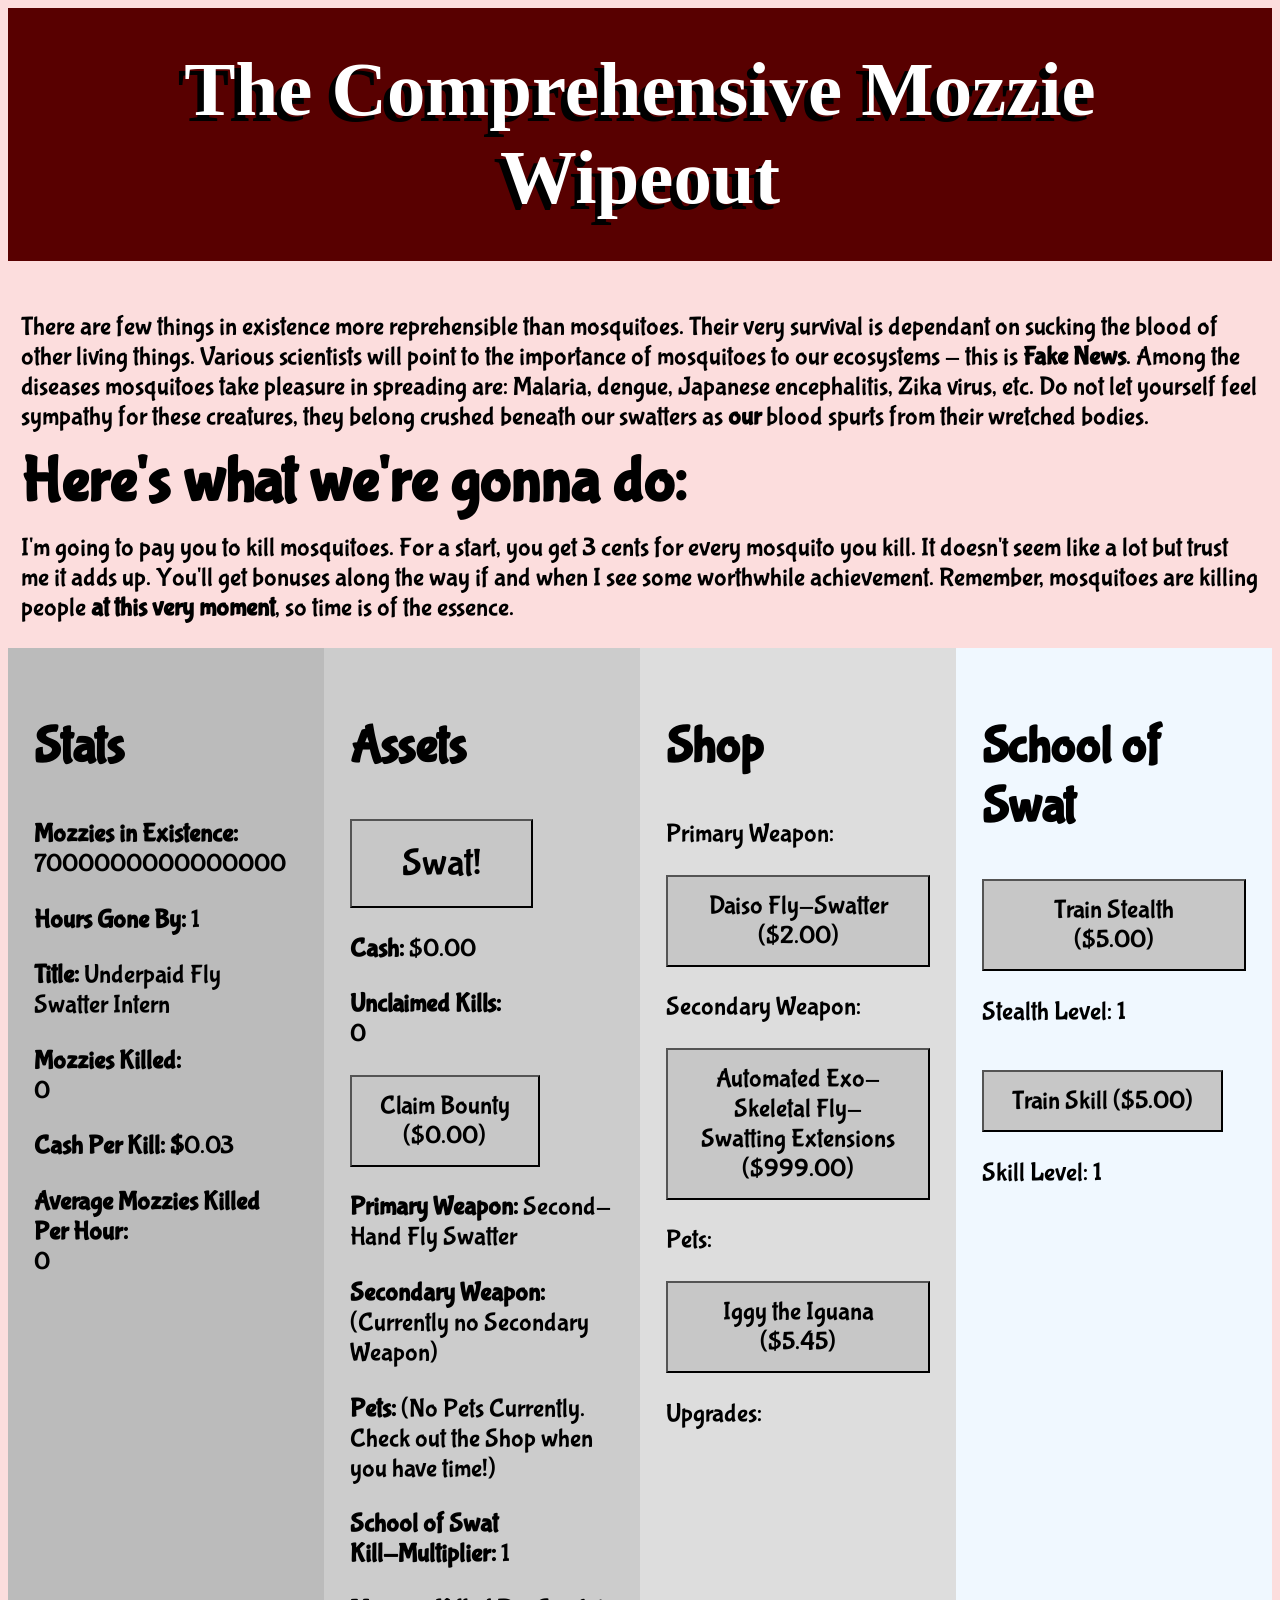
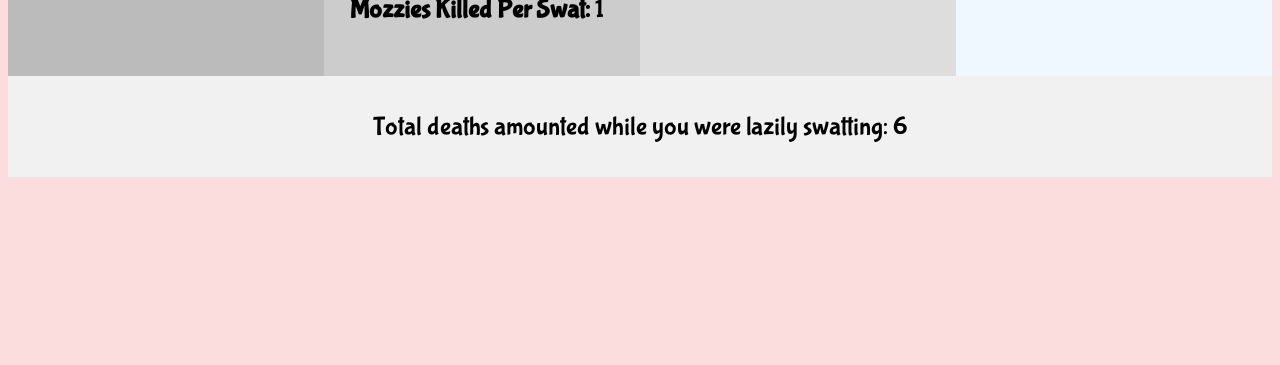
==== index.html @ 4bcb9fa5 "Rename MozzieWipeOutPlayable.html to index.html" ====
<html>
<head>
        <meta name='viewport' 
        content='width=device-width, initial-scale=1.0, maximum-scale=1.0, user-scalable=0' 
   />

   <link href='https://fonts.googleapis.com/css?family=Bangers' rel='stylesheet'>
   <link href='https://fonts.googleapis.com/css?family=Bubblegum Sans' rel='stylesheet'>


<style>
h1{
    font-family: 'Bubblegum Sans';font-size: 5vw; padding:0cm;
}
h2{
    font-family: 'Bubblegum Sans';font-size: 4vw; padding:0cm;
}
p{
    font-family: 'Bubblegum Sans';font-size: 2vw;
}
body{
    /* background-image: url("https://espressoscience.files.wordpress.com/2017/12/mosquito.jpg"); */

    background-color: rgb(252, 221, 221);
    background-repeat:no-repeat;
    background-position:right top;
    background-attachment:scroll;
    
}
* {
  box-sizing: border-box;
}

.header {
  padding: 3vw 3vw;
  text-align: center;
  background: #580000;
  color: white;
  font-family:"Impact"; 
  font-size: 6vw;
  text-shadow: -0.5vw 0.5vw #000000;
  
}

.flex-container {
  display: flex;
  flex-wrap: wrap;
}

/* Create three equal columns that floats next to each other */
.column {
  float: left;
  width: 25%;
  padding: 2vw;
}

/* Clear floats after the columns */
.row:after {
  content: "";
  display: table;
  clear: both;
}

/* Style the footer */
.footer {
  background-color: #f1f1f1;
  padding: 10px;
  text-align: center;
  width: 100%;
}

/* Responsive layout - makes the three columns stack on top of each other instead of next to each other */
@media (max-width: 600px) {
  .column {
    width: 100%;
  }
}

.btn {
    background-color: rgb(199, 199, 199);
    padding: 14px 28px;
    font-size:2vw;
    font-family:'Bubblegum Sans';
    cursor: pointer;
    display: inline-block;
}
.btn:hover{
    background:rgb(255, 243, 243);
}
.swatbtn{
    padding: 20px 50px; 
    font-size: 3vw;
}
.swatbtn:hover{
    background:rgb(255, 53, 53);
}
.claimbtn{
    padding: 14px 28px; 
    font-size: 2vw;
}
.claimbtn:hover{
    background:rgb(255, 206, 116);
}



</style>
</head>

<body>
    <script src="MozzieWipeOutWeapons.js"></script>

    <h1 class="header">The Comprehensive Mozzie Wipeout</h1> 
    <p style="margin: 1vw"> There are few things in existence more reprehensible than mosquitoes. 
        Their very survival is dependant on sucking the blood of other living things.
        Various scientists will point to the importance of mosquitoes to our ecosystems - this is <b>Fake News</b>.
        Among the diseases mosquitoes take pleasure in spreading are: Malaria, dengue, Japanese encephalitis,
        Zika virus, etc.
        Do not let yourself feel sympathy for these creatures, they belong crushed beneath our swatters as 
        <b>our</b> blood spurts from their wretched bodies. 


    </p>
    <h1 style="margin: 1vw"> Here's what we're gonna do: </h1>
    <p style="margin: 1vw"> I'm going to pay you to kill mosquitoes. For a start, you get 3 cents for every mosquito you kill.
        It doesn't seem like a lot but trust me it adds up. You'll get bonuses along the way if and when
        I see some worthwhile achievement. Remember, mosquitoes are killing people <b>at this very moment</b>,
        so time is of the essence.
    </p>
    <p> <span id="endMessage"></span></p>
    <div class="flex-container">
        <div class="column" style="background-color:#bbb">
                <h2>Stats</h2>
                <p> <b>Mozzies in Existence: <br></b><span id="totalMozzies"> 70000000000000000 </span> </p>
                <p> <b>Hours Gone By: </b><span id="time"></span> </p>
                <p> <b>Title: </b><span id="title"> 0</span> </p>
                <p> <b>Mozzies Killed: <br></b><span id="mozziesKilled"> 0</span> </p>
                <p> <b>Cash Per Kill: $</b><span id="cashPerKill"> 0</span> </p>
                <p> <b>Average Mozzies Killed Per Hour: <br></b><span id="averageKillsPerHour"> 0</span> </p>

        </div>
        <div class="column" style="background-color:#ccc">
                <h2> <b> Assets</b> </h2>
                <button class="btn swatbtn" type="button" onclick=Swat()> Swat! </button><br>
                <p> <b>Cash: </b>$<span id="totalCash"> 20.00 </span> </p>
                <p> <b> Unclaimed Kills: <br></b> <span id="unclaimedKills"> 0</span> </p>
                <button class="btn claimbtn" type="button" onclick=claimKills()> Claim Bounty <br> ($<span id="unclaimedBounty"> </span>) </button>
                <span id="autoClaimButton"></span>
                <p> <b>Primary Weapon: </b> <span id="weaponName"> </span> </p>
                <p> <b>Secondary Weapon: </b> <span id="secondaryWeaponName"> </span> </p>
                <p> <b>Pets: </b> <span id="pets"></span> </p>
                <p> <b>School of Swat <br>Kill-Multiplier: </b> <span id="killMultiplier"></span> </p>
                <p> <b>Mozzies Killed Per Swat: </b> <span id="killPerSwatFinal"></span></p>
        </div>
        <div class="column" style="background-color:#ddd">
                <h2> Shop</h2>
                <p> Primary Weapon:</p>
                <button class="btn" type="button" onclick=buyWeapon()> <span id="weaponShop"> </span> </button><br>
                <p> Secondary Weapon:</p>
                <button class="btn" type="button" onclick=buySecondaryWeapon()> <span id="secondaryWeaponShop"> </span> </button><br>
                <p> Pets:</p>
                <button class="btn" type="button" onclick=buyPet()> <span id="petShop"> </span> </button><br>
                
                <p> Upgrades:</p>
            
        </div>
        <div class="column" style="background-color:aliceblue">
                <h2> School of Swat</h2>
                <button class="btn" type="button" onclick=trainStealth()> Train Stealth <span id="stealthCost"></span> </button> 
                <p> Stealth Level: <span id="stealth"> </span> </p><br>
                <button class="btn" type="button" onclick=trainSkill()> Train Skill <span id="skillCost"></span></button> 
                <p> Skill Level: <span id="skill"> </span> </p><br>
        </div>

        <div class="footer" style="background-color:#f1f1f1">
            <p> Total deaths amounted while you were lazily swatting: <span id="humanDeaths"></span> </p>
        </div>
    </div>


</body>
<script>
class Weapon{
    constructor(name, damage, cost){
        this.name = name;
        this.damage = damage;
        this.cost = cost;
    }
}

let weapon1 = new Weapon("Daiso Fly-Swatter", 2, 2.00);
let weapon2 = new Weapon("Ordinary Fly-Swatter", 5, 6.99);
let weapon3 = new Weapon("Ergonomic Fly-Swatter", 12, 17.99);
let weapon4 = new Weapon("Super Light-Weight Fly-Swatter", 24, 69.99);
let weapon5 = new Weapon("Extremely Long and Large Fly-Swatter", 49, 209.99);
let weapon6 = new Weapon("Laser-grid 'Insta-Death' Fly-Swatter", 88, 777.00);
let weapon7 = new Weapon("Katana-style Fly-Swatter", 275, 1750.00);
let weapon8 = new Weapon("Wrath and Vengeance Fly-Swatter", 1050, 5399.99);
let weapon9 = new Weapon("Twin-headed Iguana-Emblem Fly-Swatter", 4789, 19999.99);
let weapon10 = new Weapon("Triple-headed Frog-Emblem Fly-Swatter", 10000, 74000.00);
let weapon11 = new Weapon("Nine-headed Spider-Emblem Fly-Swatter", 17171, 500000.00);
let weapon12 = new Weapon("Black Magic Fly-Swatter", 25600, 1300000.00);
let weapon13 = new Weapon("Mighty Wand of Swat", 640000, 22500000.00);
let weapon14 = new Weapon("Fly-Swatter of Fire and Ice", 16000000, 8636000000.00);
let weapon15 = new Weapon("The Wizard of Moz Fly-Swatter", 400000000, 248940000000.00);
let weapon16 = new Weapon("Protector of All that is Good and Right Fly-Swatter", 100000000000, 99999999999999.99);

const weapons = [weapon1, weapon2, weapon3, weapon4, weapon5, weapon6, weapon7, weapon8, weapon9, weapon10, weapon11, weapon12, weapon13, weapon14, weapon15, weapon16];

class SecondaryWeapon{
    constructor(name, damage, cost){   
    this.name = name;
    this.damage = damage;
    this.cost = cost;
    }
}

let secondaryWeapon1 = new SecondaryWeapon("Automated Exo-Skeletal Fly-Swatting Extensions", 11, 999.99);
let secondaryWeapon2 = new SecondaryWeapon("Longer-Armed Automated Exo-Skeletal Fly-Swatting Extensions", 24, 1599.99)
let secondaryWeapon3 = new SecondaryWeapon("Self-targetting Micro Lasers", 101, 12500)
let secondaryWeapon4 = new SecondaryWeapon("Self-targetting Moderate Lasers", 303, 99999.99)
let secondaryWeapon5 = new SecondaryWeapon("Military-Grade Auto-Spray Insecticide", 620, 1500000.00)
let secondaryWeapon6 = new SecondaryWeapon("Insecticide Cluster Grenades", 1200, 30000000.00)
let secondaryWeapon7 = new SecondaryWeapon("MozBuster insecticide", 1999, 5000000000.00)
let secondaryWeapon8 = new SecondaryWeapon("FDA Not-Approved Mozsecticide", 45000, 5000000000.00)
let secondaryWeapon9 = new SecondaryWeapon("Low-heat Safe-For-Humans Flamethrowers", 7200000, 75000000000.00)
let secondaryWeapon10 = new SecondaryWeapon("Scorching Sun Mozzie Widower", 135790000, 144400000000.50)
let secondaryWeapon11 = new SecondaryWeapon("Bleong Music Pied-Piper Mozzie Trap", 10000000000, 9999999999999.99)


const secondaryWeapons = [secondaryWeapon1, secondaryWeapon2, secondaryWeapon3, secondaryWeapon4, secondaryWeapon5, secondaryWeapon6, secondaryWeapon7, secondaryWeapon8, secondaryWeapon9, secondaryWeapon10, secondaryWeapon11];

class Pet{
    constructor(name, damage, cost){   
    this.name = name;
    this.damage = damage;
    this.cost = cost;
    }
}

let pet1 = new Pet("Iggy the Iguana", 0.05, 5.45);
let pet2 = new Pet("Finnick the Frog", 0.1, 12.25);
let pet3 = new Pet("PakPak the Farm Chicken", 1, 42.50);
let pet4 = new Pet("PokPok the Farm Chicken", 1, 42.50);
let pet5 = new Pet("PekPek the Farm Chicken", 1, 42.50);
let pet6 = new Pet("Gyarados the Farm Duck", 1, 42.50);
let pet7 = new Pet("Annie the Mozzie-eating Bat", 5, 125.00);
let pet8 = new Pet("Mozibayne the Malaysian Jumping Spider", 5000, 120000)
let pet9 = new Pet("Oh-Ho the West Sumatran Mozzie-Hunting White-tailed Phoenix", 100000000, 1444000000000.50)
let pet10 = new Pet("Rachie the Sonic Hamster", 10000000000, 9999999999999.99)

const petlist = [pet1, pet2, pet3, pet4, pet5, pet6, pet7, pet8, pet9, pet10];

var pets = "(No Pets Currently. Check out the Shop when you have time!)";
var stealth = 1;
var skill = 1;

var dualwield = false;
var autoclaim = false;

</script>
<script>
    
    var timer = 0.00;
    var framesPerSecond = 60;

    window.onload = function(){
    setInterval(function(){
        timing();
        updateHTML();
        AutoSwat();
        rankUp();
        endgame();
    }, 1000/framesPerSecond);
    }

    var humanDeaths = 0;
    var totalMozzies = 7000000000000000;
    var breedingRate = 66;
    var cash = 0;
    var cashPerKill = 0.03;
    var killPerSwat = 1;
    var killPerAutoSwat = 0;
    var mozziesKilled = 0;
    var unclaimedKills = 0;
    var unclaimedBounty = 0;
    var title = "Underpaid Fly Swatter Intern";
    var weaponName = "Second-Hand Fly Swatter";
    var weaponShop = weapons[0].name;
    var weaponCost = 2.00;
    var weaponindex = 0;
    var secondaryWeaponName = "(Currently no Secondary Weapon)";
    var secondaryWeaponShop = secondaryWeapons[0].name;
    var secondaryWeaponCost = 999.00;
    var secondaryWeaponIndex = 0;
    var petShop = petlist[0].name;
    var petCost = petlist[0].cost;
    var petIndex = 0;
    var skillCost = 5;
    var stealthCost = 5;
    var killMultiplier = 1;
    var humanDeathsPerSec = 0.08;
    var endMessage = "";


function Swat(){
    totalMozzies -= killPerSwat * killMultiplier;
    updateMozziesKilled(killPerSwat * killMultiplier, cashPerKill);
}

function AutoSwat(){
    totalMozzies -= Math.ceil(killPerAutoSwat);
    updateMozziesKilled(killPerAutoSwat, cashPerKill);
}

function updateMozziesKilled(num, cashPerKill){
    mozziesKilled += num;
    unclaimedKills += num;
    unclaimedBounty = unclaimedKills * cashPerKill;
}

function claimKills(){
    cash += cashPerKill * unclaimedKills;
    unclaimedKills = 0;
}

function timing(){
    timer += 0.01;
    humanDeaths += humanDeathsPerSec;
    document.getElementById("time").innerHTML = timer.toFixed(0);
    document.getElementById("humanDeaths").innerHTML = humanDeaths.toFixed(0);
}

function updateHTML(){
    document.getElementById("totalMozzies").innerHTML = totalMozzies;
    document.getElementById("mozziesKilled").innerHTML = mozziesKilled.toFixed(0);
    document.getElementById("killPerSwatFinal").innerHTML = (killPerSwat);//*killMultiplier);
    document.getElementById("averageKillsPerHour").innerHTML = Math.floor(mozziesKilled/timer);
    document.getElementById("unclaimedKills").innerHTML = unclaimedKills.toFixed(0);
    document.getElementById("unclaimedBounty").innerHTML = unclaimedBounty.toFixed(2);
    document.getElementById("weaponName").innerHTML = weaponName;
    document.getElementById("weaponShop").innerHTML = weaponShop + " ($" + weaponCost.toFixed(2) + ")";
    document.getElementById("secondaryWeaponName").innerHTML = secondaryWeaponName;
    document.getElementById("secondaryWeaponShop").innerHTML = secondaryWeaponShop + " ($" + secondaryWeaponCost.toFixed(2) + ")";
    document.getElementById("title").innerHTML = title;
    document.getElementById("totalCash").innerHTML = cash.toFixed(2);
    document.getElementById("cashPerKill").innerHTML = cashPerKill.toFixed(2);
    document.getElementById("stealth").innerHTML = stealth;
    document.getElementById("skill").innerHTML = skill;
    document.getElementById("stealthCost").innerHTML = "($" + stealthCost.toFixed(2) + ")";
    document.getElementById("skillCost").innerHTML = "($" + skillCost.toFixed(2) + ")";
    document.getElementById("killMultiplier").innerHTML = killMultiplier;
    document.getElementById("pets").innerHTML = pets;
    document.getElementById("petShop").innerHTML = petShop + " ($" + petCost.toFixed(2) + ")";
    document.getElementById("endMessage").innerHTML = endMessage;

}

function buyWeapon(){
    if (cash >= weapons[weaponindex].cost && weaponindex < (weapons.length-1)){
        cash -= weapons[weaponindex].cost;
        weaponName = weapons[weaponindex].name;
        weaponShop = weapons[weaponindex+1].name;
        weaponCost = weapons[weaponindex+1].cost;
        killPerSwat = weapons[weaponindex].damage;
        weaponindex += 1;
    }

    else if(cash >= weapons[weaponindex].cost && weaponindex == (weapons.length-1) ){
        cash -= weapons[weaponindex].cost;
        weaponName = weapons[weaponindex].name;
        weaponShop = "(There exists no greater weapon than that which you possess)";
        weaponCost = 0;
        killPerSwat = weapons[weaponindex].damage;
    }

    else{
        alert("Sorry, you can't afford that yet. Did you forget to claim your bounty?");
    }
}

function buySecondaryWeapon(){
    if (cash >= secondaryWeapons[secondaryWeaponIndex].cost && secondaryWeaponIndex < (secondaryWeapons.length-1)){
        cash -= secondaryWeapons[secondaryWeaponIndex].cost;
        secondaryWeaponName = secondaryWeapons[secondaryWeaponIndex].name;
        secondaryWeaponShop = secondaryWeapons[secondaryWeaponIndex+1].name;
        secondaryWeaponCost = secondaryWeapons[secondaryWeaponIndex+1].cost;
        killPerAutoSwat += secondaryWeapons[secondaryWeaponIndex].damage;
        secondaryWeaponIndex += 1;
    }

    else if(cash >= secondaryWeapons[secondaryWeaponIndex].cost && secondaryWeaponIndex == (secondaryWeapons.length-1) ){
        cash -= secondaryWeapons[secondaryWeaponIndex].cost;
        secondaryWeaponName = secondaryWeapons[secondaryWeaponIndex].name;
        secondaryWeaponShop = "(There exists no greater weapon than that which you possess)";
        secondaryWeaponCost = 0;
        killPerAutoSwat += secondaryWeapons[secondaryWeaponIndex].damage;
    }

    else{
        alert("Sorry, you can't afford that yet. Did you forget to claim your bounty?");
    }
}

function buyPet(){
    if (cash >= petlist[petIndex].cost && petIndex < (petlist.length-1)){
        cash -= petlist[petIndex].cost;
        if (petIndex == 0){
            pets = petlist[petIndex].name
        }
        else{
            pets += (", " + petlist[petIndex].name);
        }
        petShop = petlist[petIndex+1].name;
        petCost = petlist[petIndex+1].cost;
        killPerAutoSwat += petlist[petIndex].damage;
        petIndex += 1;
    }

    else if(cash >= petlist[petIndex].cost && petIndex == (petlist.length-1) ){
        cash -= petlist[petIndex].cost;
        pets += (", " + petlist[petIndex].name);
        killPerAutoSwat += petlist[petIndex].damage;
    }

    else{
        alert("Sorry, you can't afford that yet. Did you forget to claim your bounty?");
    }
}

function trainSkill(){
    if (cash >= skillCost && skill <70){
        cash -= skillCost;
        skill += 1;
        skillCost *= 1.5;
        killMultiplier = Math.ceil((skill + stealth)/3);
    }
    else{
        alert("Sorry, you can't afford that yet. Keep swatting!");
    }
}

function trainStealth(){
    if (cash >= stealthCost && stealth <70){
        cash -= stealthCost;
        stealth += 1;
        stealthCost *= 1.5;
        killMultiplier = Math.ceil((skill + stealth)/3);
    }
    else{
        alert("Sorry, you can't afford that yet. Keep swatting!");
    }
}

function rankUp(){
    if (mozziesKilled >= 100000000000){
        cashPerKill = 0.99;
        title = "Hero of Humanity";
    }

    else if (mozziesKilled >= 10000000000){
        cashPerKill = 0.65;
        title = "Grand Sensei of the School of Swat";
    }

    else if (mozziesKilled >= 1000000000){
        cashPerKill = 0.45;
        title = "Wizard of Swat, Apprentice of Dark Magic";
    }

    else if (mozziesKilled >= 100000000){
        cashPerKill = 0.32;
        title = "Undisputed Olympic Swat Champion";
    }

    else if (mozziesKilled >= 10000000){
        cashPerKill = 0.19;
        title = "The Fearsome Mozcateer";
    }

    else if (mozziesKilled >= 1000000){
        cashPerKill = 0.13;
        title = "Indie-Swatter-Jones";
    }

    else if (mozziesKilled >= 100000){
        cashPerKill = 0.11;
        title = "Rising-Star Swat Sensation";
    }

    else if (mozziesKilled >= 25000){
        cashPerKill = 0.09;
        title = "Senior Swat Executive";
    }

    else if (mozziesKilled >= 500){
        cashPerKill = 0.04;
        title = "Reasonably-Paid Swat Associate";
    }
    else{
        cashPerKill = 0.03;
        title = "Underpaid Fly Swatter Intern";
    }
}

function endgame(){
    if (totalMozzies <= 0){
        killPerAutoSwat = 0;
        killPerSwat = 0;
        totalMozzies = 0;
        humanDeathsPerSec = 0;
        endMessage = "Wow, you've killed all 7000000000000000 Mozzies! What a champ. Sadly, " + humanDeaths + 
        "died before you did it. Still, the world is a better place because of you. Fantastic. Just great. Seriously, really awesome. Great job! Go get yourself a nice holiday. You've earned it. What a champ. Wow.";
    }
}

</script>

<br><br><br><br><br><br><br><br><br><br>

</html>
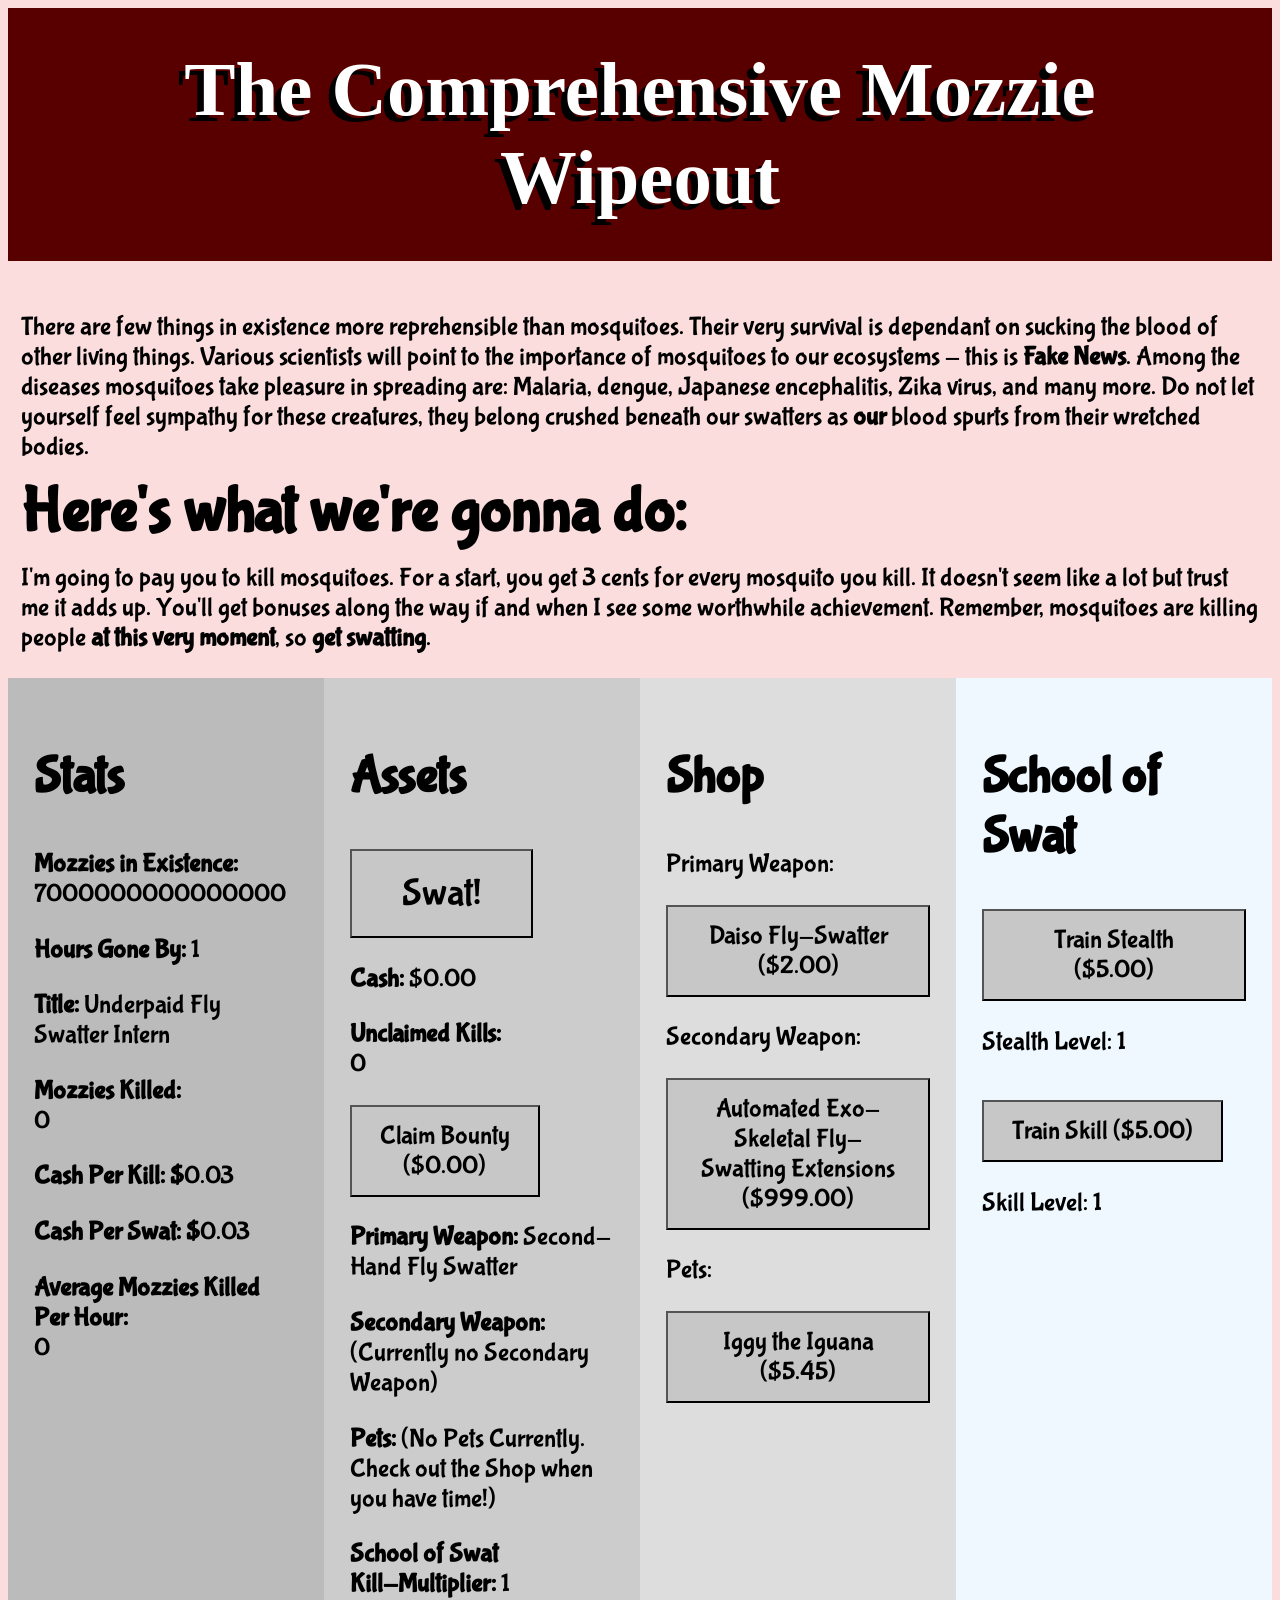
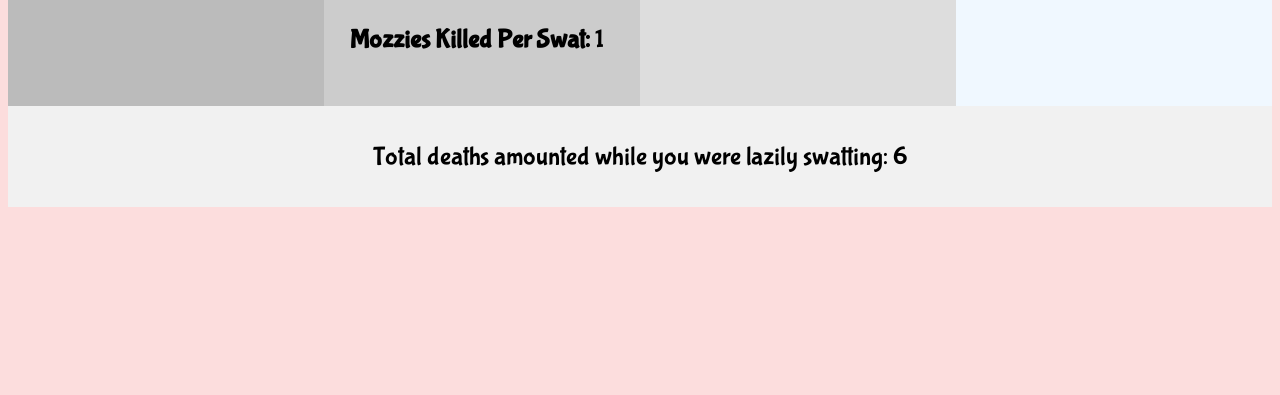
==== commit 6cca941f: "Game balances. Added Cash Per Swat. Added css on active" ====
--- a/index.html
+++ b/index.html
@@ -87,6 +87,9 @@
 .btn:hover{
     background:rgb(255, 243, 243);
 }
+.btn:active{
+    background:rgb(138, 138, 138);
+}
 .swatbtn{
     padding: 20px 50px; 
     font-size: 3vw;
@@ -94,12 +97,18 @@
 .swatbtn:hover{
     background:rgb(255, 53, 53);
 }
+.swatbtn:active{
+    background:rgb(255, 152, 152);
+}
 .claimbtn{
     padding: 14px 28px; 
     font-size: 2vw;
 }
 .claimbtn:hover{
-    background:rgb(255, 206, 116);
+    background:rgb(250, 197, 100);
+}
+.claimbtn:active{
+    background:rgb(248, 217, 159);
 }
 
 
@@ -115,7 +124,7 @@
         Their very survival is dependant on sucking the blood of other living things.
         Various scientists will point to the importance of mosquitoes to our ecosystems - this is <b>Fake News</b>.
         Among the diseases mosquitoes take pleasure in spreading are: Malaria, dengue, Japanese encephalitis,
-        Zika virus, etc.
+        Zika virus, and many more.
         Do not let yourself feel sympathy for these creatures, they belong crushed beneath our swatters as 
         <b>our</b> blood spurts from their wretched bodies. 
 
@@ -125,7 +134,7 @@
     <p style="margin: 1vw"> I'm going to pay you to kill mosquitoes. For a start, you get 3 cents for every mosquito you kill.
         It doesn't seem like a lot but trust me it adds up. You'll get bonuses along the way if and when
         I see some worthwhile achievement. Remember, mosquitoes are killing people <b>at this very moment</b>,
-        so time is of the essence.
+        so <b>get swatting</b>.
     </p>
     <p> <span id="endMessage"></span></p>
     <div class="flex-container">
@@ -136,6 +145,7 @@
                 <p> <b>Title: </b><span id="title"> 0</span> </p>
                 <p> <b>Mozzies Killed: <br></b><span id="mozziesKilled"> 0</span> </p>
                 <p> <b>Cash Per Kill: $</b><span id="cashPerKill"> 0</span> </p>
+                <p> <b>Cash Per Swat: $</b><span id="cashPerSwat"> 0</span> </p>
                 <p> <b>Average Mozzies Killed Per Hour: <br></b><span id="averageKillsPerHour"> 0</span> </p>
 
         </div>
@@ -161,7 +171,7 @@
                 <p> Pets:</p>
                 <button class="btn" type="button" onclick=buyPet()> <span id="petShop"> </span> </button><br>
                 
-                <p> Upgrades:</p>
+                <!-- <p> Upgrades:</p> -->
             
         </div>
         <div class="column" style="background-color:aliceblue">
@@ -192,16 +202,16 @@
 let weapon2 = new Weapon("Ordinary Fly-Swatter", 5, 6.99);
 let weapon3 = new Weapon("Ergonomic Fly-Swatter", 12, 17.99);
 let weapon4 = new Weapon("Super Light-Weight Fly-Swatter", 24, 69.99);
-let weapon5 = new Weapon("Extremely Long and Large Fly-Swatter", 49, 209.99);
+let weapon5 = new Weapon("Extremely Long and Large Fly-Swatter", 49, 259.99);
 let weapon6 = new Weapon("Laser-grid 'Insta-Death' Fly-Swatter", 88, 777.00);
-let weapon7 = new Weapon("Katana-style Fly-Swatter", 275, 1750.00);
-let weapon8 = new Weapon("Wrath and Vengeance Fly-Swatter", 1050, 5399.99);
-let weapon9 = new Weapon("Twin-headed Iguana-Emblem Fly-Swatter", 4789, 19999.99);
-let weapon10 = new Weapon("Triple-headed Frog-Emblem Fly-Swatter", 10000, 74000.00);
-let weapon11 = new Weapon("Nine-headed Spider-Emblem Fly-Swatter", 17171, 500000.00);
-let weapon12 = new Weapon("Black Magic Fly-Swatter", 25600, 1300000.00);
-let weapon13 = new Weapon("Mighty Wand of Swat", 640000, 22500000.00);
-let weapon14 = new Weapon("Fly-Swatter of Fire and Ice", 16000000, 8636000000.00);
+let weapon7 = new Weapon("Katana-style Fly-Swatter", 275, 2750.00);
+let weapon8 = new Weapon("Wrath and Vengeance Fly-Swatter", 1050, 7399.99);
+let weapon9 = new Weapon("Twin-headed Iguana-Emblem Fly-Swatter", 4789, 29999.99);
+let weapon10 = new Weapon("Triple-headed Frog-Emblem Fly-Swatter", 10000, 174000.00);
+let weapon11 = new Weapon("Nine-headed Spider-Emblem Fly-Swatter", 17171, 700000.00);
+let weapon12 = new Weapon("Black Magic Fly-Swatter", 25600, 2300000.00);
+let weapon13 = new Weapon("Mighty Wand of Swat", 640000, 42500000.00);
+let weapon14 = new Weapon("Fly-Swatter of Fire and Ice", 16000000, 7636000000.00);
 let weapon15 = new Weapon("The Wizard of Moz Fly-Swatter", 400000000, 248940000000.00);
 let weapon16 = new Weapon("Protector of All that is Good and Right Fly-Swatter", 100000000000, 99999999999999.99);
 
@@ -240,11 +250,11 @@
 
 let pet1 = new Pet("Iggy the Iguana", 0.05, 5.45);
 let pet2 = new Pet("Finnick the Frog", 0.1, 12.25);
-let pet3 = new Pet("PakPak the Farm Chicken", 1, 42.50);
-let pet4 = new Pet("PokPok the Farm Chicken", 1, 42.50);
-let pet5 = new Pet("PekPek the Farm Chicken", 1, 42.50);
-let pet6 = new Pet("Gyarados the Farm Duck", 1, 42.50);
-let pet7 = new Pet("Annie the Mozzie-eating Bat", 5, 125.00);
+let pet3 = new Pet("PakPak the Farm Chicken", 1, 44.44);
+let pet4 = new Pet("PokPok the Farm Chicken", 1, 66.66);
+let pet5 = new Pet("PekPek the Farm Chicken", 1, 88.88);
+let pet6 = new Pet("Gyarados the Farm Duck", 1, 111.11);
+let pet7 = new Pet("Annie the Mozzie-eating Bat", 5, 175.00);
 let pet8 = new Pet("Mozibayne the Malaysian Jumping Spider", 5000, 120000)
 let pet9 = new Pet("Oh-Ho the West Sumatran Mozzie-Hunting White-tailed Phoenix", 100000000, 1444000000000.50)
 let pet10 = new Pet("Rachie the Sonic Hamster", 10000000000, 9999999999999.99)
@@ -268,6 +278,7 @@
     setInterval(function(){
         timing();
         updateHTML();
+        updateCashPerSwat()
         AutoSwat();
         rankUp();
         endgame();
@@ -280,6 +291,7 @@
     var cash = 0;
     var cashPerKill = 0.03;
     var killPerSwat = 1;
+    var cashPerSwat = 0.03;
     var killPerAutoSwat = 0;
     var mozziesKilled = 0;
     var unclaimedKills = 0;
@@ -345,6 +357,7 @@
     document.getElementById("title").innerHTML = title;
     document.getElementById("totalCash").innerHTML = cash.toFixed(2);
     document.getElementById("cashPerKill").innerHTML = cashPerKill.toFixed(2);
+    document.getElementById("cashPerSwat").innerHTML = cashPerSwat.toFixed(2);
     document.getElementById("stealth").innerHTML = stealth;
     document.getElementById("skill").innerHTML = skill;
     document.getElementById("stealthCost").innerHTML = "($" + stealthCost.toFixed(2) + ")";
@@ -503,6 +516,10 @@
     }
 }
 
+function updateCashPerSwat(){
+    cashPerSwat = killPerSwat * cashPerKill * killMultiplier
+}
+
 function endgame(){
     if (totalMozzies <= 0){
         killPerAutoSwat = 0;
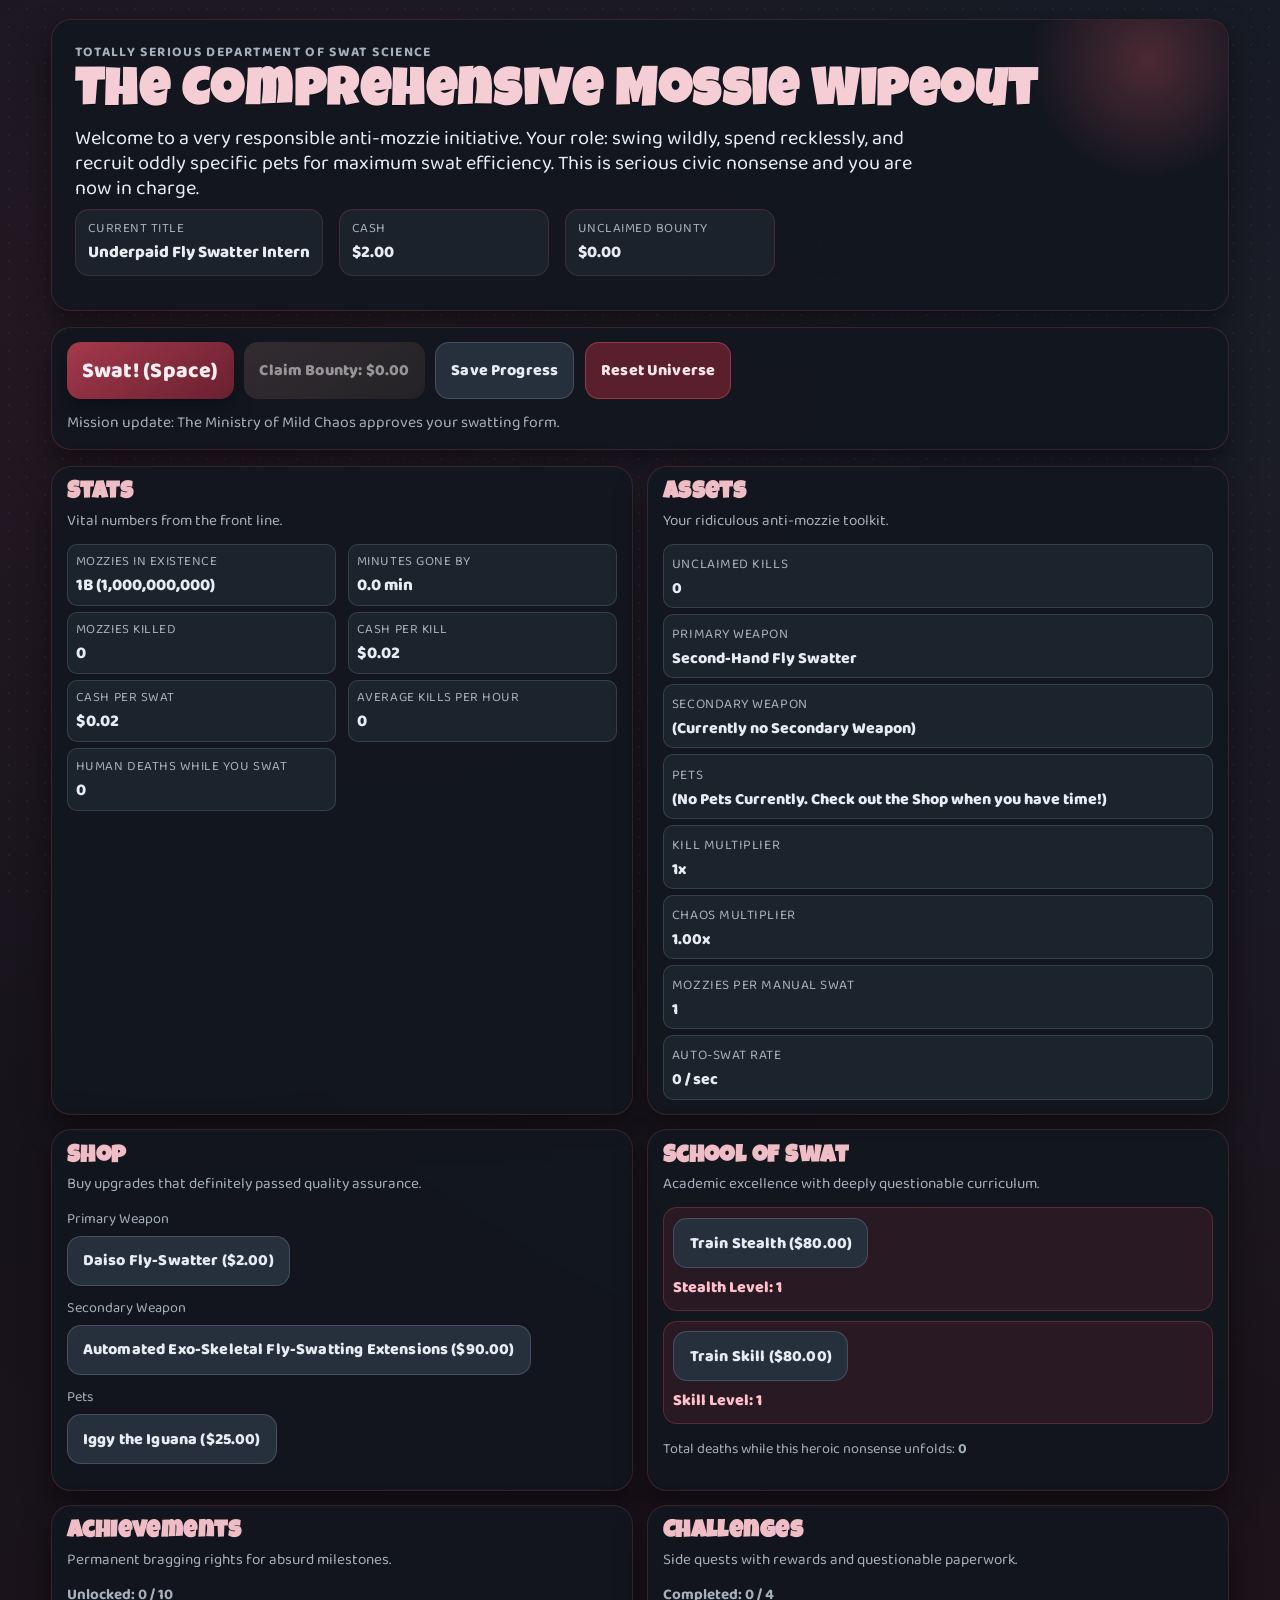
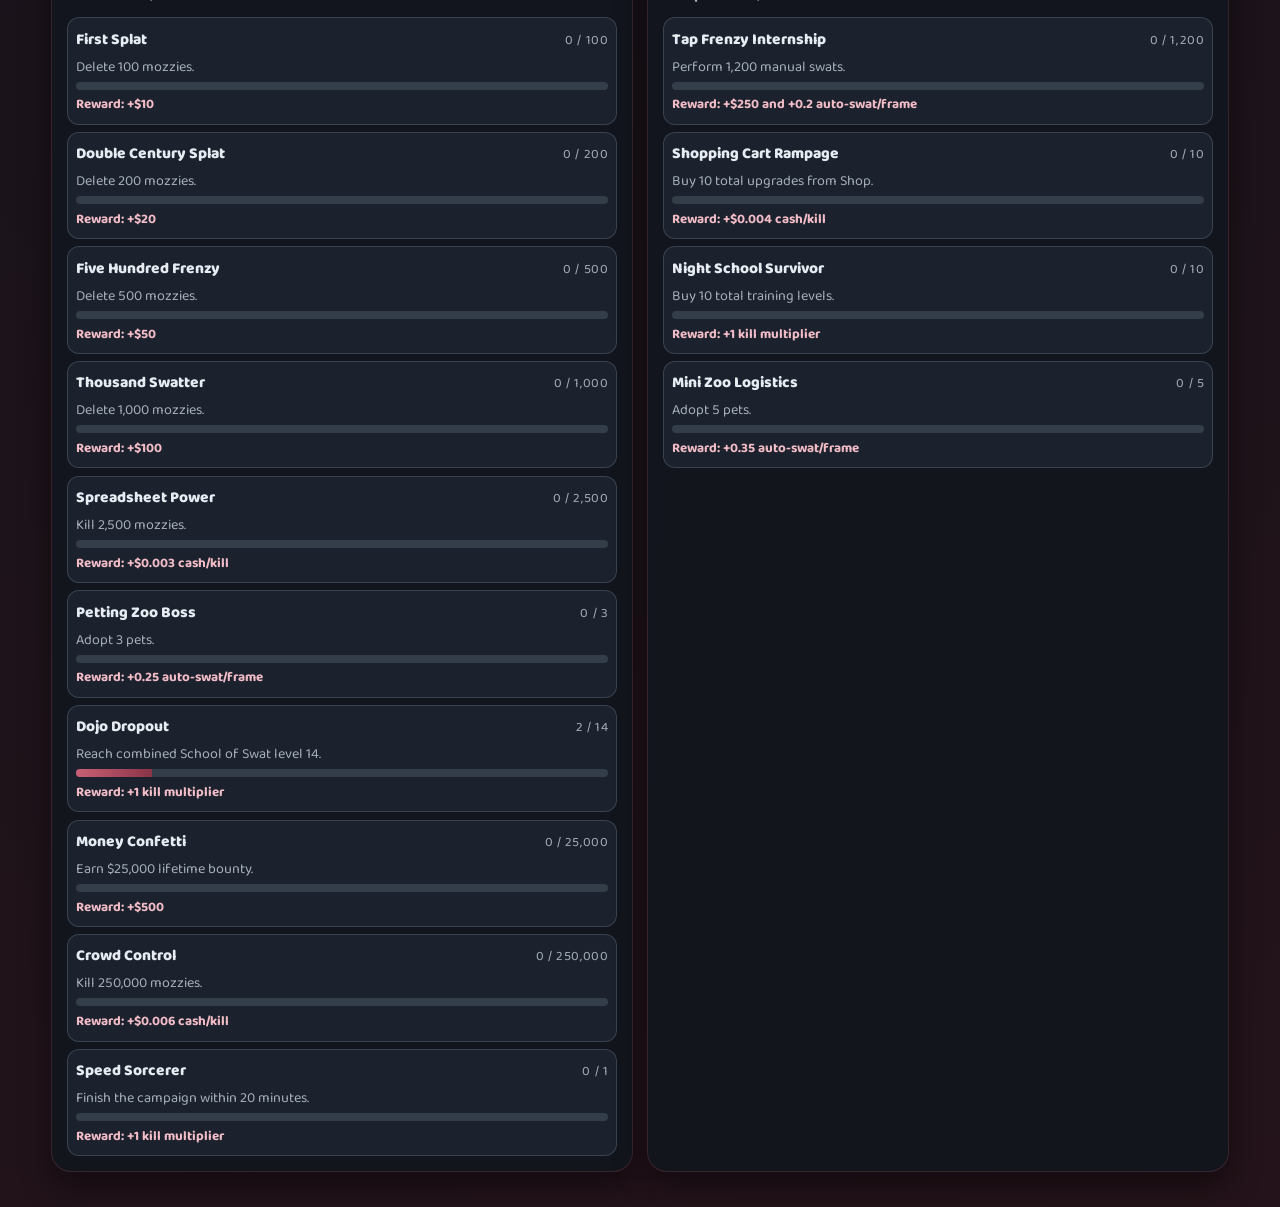
==== commit a00c1216: "feat: modernisation pass and revamp with slight balancing. not actually sure its more balanced" ====
--- a/index.html
+++ b/index.html
@@ -1,538 +1,185 @@
-<html>
-<head>
-        <meta name='viewport' 
-        content='width=device-width, initial-scale=1.0, maximum-scale=1.0, user-scalable=0' 
-   />
-
-   <link href='https://fonts.googleapis.com/css?family=Bangers' rel='stylesheet'>
-   <link href='https://fonts.googleapis.com/css?family=Bubblegum Sans' rel='stylesheet'>
-
-
-<style>
-h1{
-    font-family: 'Bubblegum Sans';font-size: 5vw; padding:0cm;
-}
-h2{
-    font-family: 'Bubblegum Sans';font-size: 4vw; padding:0cm;
-}
-p{
-    font-family: 'Bubblegum Sans';font-size: 2vw;
-}
-body{
-    /* background-image: url("https://espressoscience.files.wordpress.com/2017/12/mosquito.jpg"); */
-
-    background-color: rgb(252, 221, 221);
-    background-repeat:no-repeat;
-    background-position:right top;
-    background-attachment:scroll;
-    
-}
-* {
-  box-sizing: border-box;
-}
-
-.header {
-  padding: 3vw 3vw;
-  text-align: center;
-  background: #580000;
-  color: white;
-  font-family:"Impact"; 
-  font-size: 6vw;
-  text-shadow: -0.5vw 0.5vw #000000;
-  
-}
-
-.flex-container {
-  display: flex;
-  flex-wrap: wrap;
-}
-
-/* Create three equal columns that floats next to each other */
-.column {
-  float: left;
-  width: 25%;
-  padding: 2vw;
-}
-
-/* Clear floats after the columns */
-.row:after {
-  content: "";
-  display: table;
-  clear: both;
-}
-
-/* Style the footer */
-.footer {
-  background-color: #f1f1f1;
-  padding: 10px;
-  text-align: center;
-  width: 100%;
-}
-
-/* Responsive layout - makes the three columns stack on top of each other instead of next to each other */
-@media (max-width: 600px) {
-  .column {
-    width: 100%;
-  }
-}
-
-.btn {
-    background-color: rgb(199, 199, 199);
-    padding: 14px 28px;
-    font-size:2vw;
-    font-family:'Bubblegum Sans';
-    cursor: pointer;
-    display: inline-block;
-}
-.btn:hover{
-    background:rgb(255, 243, 243);
-}
-.btn:active{
-    background:rgb(138, 138, 138);
-}
-.swatbtn{
-    padding: 20px 50px; 
-    font-size: 3vw;
-}
-.swatbtn:hover{
-    background:rgb(255, 53, 53);
-}
-.swatbtn:active{
-    background:rgb(255, 152, 152);
-}
-.claimbtn{
-    padding: 14px 28px; 
-    font-size: 2vw;
-}
-.claimbtn:hover{
-    background:rgb(250, 197, 100);
-}
-.claimbtn:active{
-    background:rgb(248, 217, 159);
-}
-
-
-
-</style>
-</head>
-
-<body>
-    <script src="MozzieWipeOutWeapons.js"></script>
-
-    <h1 class="header">The Comprehensive Mozzie Wipeout</h1> 
-    <p style="margin: 1vw"> There are few things in existence more reprehensible than mosquitoes. 
-        Their very survival is dependant on sucking the blood of other living things.
-        Various scientists will point to the importance of mosquitoes to our ecosystems - this is <b>Fake News</b>.
-        Among the diseases mosquitoes take pleasure in spreading are: Malaria, dengue, Japanese encephalitis,
-        Zika virus, and many more.
-        Do not let yourself feel sympathy for these creatures, they belong crushed beneath our swatters as 
-        <b>our</b> blood spurts from their wretched bodies. 
-
-
-    </p>
-    <h1 style="margin: 1vw"> Here's what we're gonna do: </h1>
-    <p style="margin: 1vw"> I'm going to pay you to kill mosquitoes. For a start, you get 3 cents for every mosquito you kill.
-        It doesn't seem like a lot but trust me it adds up. You'll get bonuses along the way if and when
-        I see some worthwhile achievement. Remember, mosquitoes are killing people <b>at this very moment</b>,
-        so <b>get swatting</b>.
-    </p>
-    <p> <span id="endMessage"></span></p>
-    <div class="flex-container">
-        <div class="column" style="background-color:#bbb">
-                <h2>Stats</h2>
-                <p> <b>Mozzies in Existence: <br></b><span id="totalMozzies"> 70000000000000000 </span> </p>
-                <p> <b>Hours Gone By: </b><span id="time"></span> </p>
-                <p> <b>Title: </b><span id="title"> 0</span> </p>
-                <p> <b>Mozzies Killed: <br></b><span id="mozziesKilled"> 0</span> </p>
-                <p> <b>Cash Per Kill: $</b><span id="cashPerKill"> 0</span> </p>
-                <p> <b>Cash Per Swat: $</b><span id="cashPerSwat"> 0</span> </p>
-                <p> <b>Average Mozzies Killed Per Hour: <br></b><span id="averageKillsPerHour"> 0</span> </p>
-
-        </div>
-        <div class="column" style="background-color:#ccc">
-                <h2> <b> Assets</b> </h2>
-                <button class="btn swatbtn" type="button" onclick=Swat()> Swat! </button><br>
-                <p> <b>Cash: </b>$<span id="totalCash"> 20.00 </span> </p>
-                <p> <b> Unclaimed Kills: <br></b> <span id="unclaimedKills"> 0</span> </p>
-                <button class="btn claimbtn" type="button" onclick=claimKills()> Claim Bounty <br> ($<span id="unclaimedBounty"> </span>) </button>
-                <span id="autoClaimButton"></span>
-                <p> <b>Primary Weapon: </b> <span id="weaponName"> </span> </p>
-                <p> <b>Secondary Weapon: </b> <span id="secondaryWeaponName"> </span> </p>
-                <p> <b>Pets: </b> <span id="pets"></span> </p>
-                <p> <b>School of Swat <br>Kill-Multiplier: </b> <span id="killMultiplier"></span> </p>
-                <p> <b>Mozzies Killed Per Swat: </b> <span id="killPerSwatFinal"></span></p>
-        </div>
-        <div class="column" style="background-color:#ddd">
-                <h2> Shop</h2>
-                <p> Primary Weapon:</p>
-                <button class="btn" type="button" onclick=buyWeapon()> <span id="weaponShop"> </span> </button><br>
-                <p> Secondary Weapon:</p>
-                <button class="btn" type="button" onclick=buySecondaryWeapon()> <span id="secondaryWeaponShop"> </span> </button><br>
-                <p> Pets:</p>
-                <button class="btn" type="button" onclick=buyPet()> <span id="petShop"> </span> </button><br>
-                
-                <!-- <p> Upgrades:</p> -->
-            
-        </div>
-        <div class="column" style="background-color:aliceblue">
-                <h2> School of Swat</h2>
-                <button class="btn" type="button" onclick=trainStealth()> Train Stealth <span id="stealthCost"></span> </button> 
-                <p> Stealth Level: <span id="stealth"> </span> </p><br>
-                <button class="btn" type="button" onclick=trainSkill()> Train Skill <span id="skillCost"></span></button> 
-                <p> Skill Level: <span id="skill"> </span> </p><br>
-        </div>
-
-        <div class="footer" style="background-color:#f1f1f1">
-            <p> Total deaths amounted while you were lazily swatting: <span id="humanDeaths"></span> </p>
-        </div>
-    </div>
-
-
-</body>
-<script>
-class Weapon{
-    constructor(name, damage, cost){
-        this.name = name;
-        this.damage = damage;
-        this.cost = cost;
-    }
-}
-
-let weapon1 = new Weapon("Daiso Fly-Swatter", 2, 2.00);
-let weapon2 = new Weapon("Ordinary Fly-Swatter", 5, 6.99);
-let weapon3 = new Weapon("Ergonomic Fly-Swatter", 12, 17.99);
-let weapon4 = new Weapon("Super Light-Weight Fly-Swatter", 24, 69.99);
-let weapon5 = new Weapon("Extremely Long and Large Fly-Swatter", 49, 259.99);
-let weapon6 = new Weapon("Laser-grid 'Insta-Death' Fly-Swatter", 88, 777.00);
-let weapon7 = new Weapon("Katana-style Fly-Swatter", 275, 2750.00);
-let weapon8 = new Weapon("Wrath and Vengeance Fly-Swatter", 1050, 7399.99);
-let weapon9 = new Weapon("Twin-headed Iguana-Emblem Fly-Swatter", 4789, 29999.99);
-let weapon10 = new Weapon("Triple-headed Frog-Emblem Fly-Swatter", 10000, 174000.00);
-let weapon11 = new Weapon("Nine-headed Spider-Emblem Fly-Swatter", 17171, 700000.00);
-let weapon12 = new Weapon("Black Magic Fly-Swatter", 25600, 2300000.00);
-let weapon13 = new Weapon("Mighty Wand of Swat", 640000, 42500000.00);
-let weapon14 = new Weapon("Fly-Swatter of Fire and Ice", 16000000, 7636000000.00);
-let weapon15 = new Weapon("The Wizard of Moz Fly-Swatter", 400000000, 248940000000.00);
-let weapon16 = new Weapon("Protector of All that is Good and Right Fly-Swatter", 100000000000, 99999999999999.99);
-
-const weapons = [weapon1, weapon2, weapon3, weapon4, weapon5, weapon6, weapon7, weapon8, weapon9, weapon10, weapon11, weapon12, weapon13, weapon14, weapon15, weapon16];
-
-class SecondaryWeapon{
-    constructor(name, damage, cost){   
-    this.name = name;
-    this.damage = damage;
-    this.cost = cost;
-    }
-}
-
-let secondaryWeapon1 = new SecondaryWeapon("Automated Exo-Skeletal Fly-Swatting Extensions", 11, 999.99);
-let secondaryWeapon2 = new SecondaryWeapon("Longer-Armed Automated Exo-Skeletal Fly-Swatting Extensions", 24, 1599.99)
-let secondaryWeapon3 = new SecondaryWeapon("Self-targetting Micro Lasers", 101, 12500)
-let secondaryWeapon4 = new SecondaryWeapon("Self-targetting Moderate Lasers", 303, 99999.99)
-let secondaryWeapon5 = new SecondaryWeapon("Military-Grade Auto-Spray Insecticide", 620, 1500000.00)
-let secondaryWeapon6 = new SecondaryWeapon("Insecticide Cluster Grenades", 1200, 30000000.00)
-let secondaryWeapon7 = new SecondaryWeapon("MozBuster insecticide", 1999, 5000000000.00)
-let secondaryWeapon8 = new SecondaryWeapon("FDA Not-Approved Mozsecticide", 45000, 5000000000.00)
-let secondaryWeapon9 = new SecondaryWeapon("Low-heat Safe-For-Humans Flamethrowers", 7200000, 75000000000.00)
-let secondaryWeapon10 = new SecondaryWeapon("Scorching Sun Mozzie Widower", 135790000, 144400000000.50)
-let secondaryWeapon11 = new SecondaryWeapon("Bleong Music Pied-Piper Mozzie Trap", 10000000000, 9999999999999.99)
-
-
-const secondaryWeapons = [secondaryWeapon1, secondaryWeapon2, secondaryWeapon3, secondaryWeapon4, secondaryWeapon5, secondaryWeapon6, secondaryWeapon7, secondaryWeapon8, secondaryWeapon9, secondaryWeapon10, secondaryWeapon11];
-
-class Pet{
-    constructor(name, damage, cost){   
-    this.name = name;
-    this.damage = damage;
-    this.cost = cost;
-    }
-}
-
-let pet1 = new Pet("Iggy the Iguana", 0.05, 5.45);
-let pet2 = new Pet("Finnick the Frog", 0.1, 12.25);
-let pet3 = new Pet("PakPak the Farm Chicken", 1, 44.44);
-let pet4 = new Pet("PokPok the Farm Chicken", 1, 66.66);
-let pet5 = new Pet("PekPek the Farm Chicken", 1, 88.88);
-let pet6 = new Pet("Gyarados the Farm Duck", 1, 111.11);
-let pet7 = new Pet("Annie the Mozzie-eating Bat", 5, 175.00);
-let pet8 = new Pet("Mozibayne the Malaysian Jumping Spider", 5000, 120000)
-let pet9 = new Pet("Oh-Ho the West Sumatran Mozzie-Hunting White-tailed Phoenix", 100000000, 1444000000000.50)
-let pet10 = new Pet("Rachie the Sonic Hamster", 10000000000, 9999999999999.99)
-
-const petlist = [pet1, pet2, pet3, pet4, pet5, pet6, pet7, pet8, pet9, pet10];
-
-var pets = "(No Pets Currently. Check out the Shop when you have time!)";
-var stealth = 1;
-var skill = 1;
-
-var dualwield = false;
-var autoclaim = false;
-
-</script>
-<script>
-    
-    var timer = 0.00;
-    var framesPerSecond = 60;
-
-    window.onload = function(){
-    setInterval(function(){
-        timing();
-        updateHTML();
-        updateCashPerSwat()
-        AutoSwat();
-        rankUp();
-        endgame();
-    }, 1000/framesPerSecond);
-    }
-
-    var humanDeaths = 0;
-    var totalMozzies = 7000000000000000;
-    var breedingRate = 66;
-    var cash = 0;
-    var cashPerKill = 0.03;
-    var killPerSwat = 1;
-    var cashPerSwat = 0.03;
-    var killPerAutoSwat = 0;
-    var mozziesKilled = 0;
-    var unclaimedKills = 0;
-    var unclaimedBounty = 0;
-    var title = "Underpaid Fly Swatter Intern";
-    var weaponName = "Second-Hand Fly Swatter";
-    var weaponShop = weapons[0].name;
-    var weaponCost = 2.00;
-    var weaponindex = 0;
-    var secondaryWeaponName = "(Currently no Secondary Weapon)";
-    var secondaryWeaponShop = secondaryWeapons[0].name;
-    var secondaryWeaponCost = 999.00;
-    var secondaryWeaponIndex = 0;
-    var petShop = petlist[0].name;
-    var petCost = petlist[0].cost;
-    var petIndex = 0;
-    var skillCost = 5;
-    var stealthCost = 5;
-    var killMultiplier = 1;
-    var humanDeathsPerSec = 0.08;
-    var endMessage = "";
-
-
-function Swat(){
-    totalMozzies -= killPerSwat * killMultiplier;
-    updateMozziesKilled(killPerSwat * killMultiplier, cashPerKill);
-}
-
-function AutoSwat(){
-    totalMozzies -= Math.ceil(killPerAutoSwat);
-    updateMozziesKilled(killPerAutoSwat, cashPerKill);
-}
-
-function updateMozziesKilled(num, cashPerKill){
-    mozziesKilled += num;
-    unclaimedKills += num;
-    unclaimedBounty = unclaimedKills * cashPerKill;
-}
-
-function claimKills(){
-    cash += cashPerKill * unclaimedKills;
-    unclaimedKills = 0;
-}
-
-function timing(){
-    timer += 0.01;
-    humanDeaths += humanDeathsPerSec;
-    document.getElementById("time").innerHTML = timer.toFixed(0);
-    document.getElementById("humanDeaths").innerHTML = humanDeaths.toFixed(0);
-}
-
-function updateHTML(){
-    document.getElementById("totalMozzies").innerHTML = totalMozzies;
-    document.getElementById("mozziesKilled").innerHTML = mozziesKilled.toFixed(0);
-    document.getElementById("killPerSwatFinal").innerHTML = (killPerSwat);//*killMultiplier);
-    document.getElementById("averageKillsPerHour").innerHTML = Math.floor(mozziesKilled/timer);
-    document.getElementById("unclaimedKills").innerHTML = unclaimedKills.toFixed(0);
-    document.getElementById("unclaimedBounty").innerHTML = unclaimedBounty.toFixed(2);
-    document.getElementById("weaponName").innerHTML = weaponName;
-    document.getElementById("weaponShop").innerHTML = weaponShop + " ($" + weaponCost.toFixed(2) + ")";
-    document.getElementById("secondaryWeaponName").innerHTML = secondaryWeaponName;
-    document.getElementById("secondaryWeaponShop").innerHTML = secondaryWeaponShop + " ($" + secondaryWeaponCost.toFixed(2) + ")";
-    document.getElementById("title").innerHTML = title;
-    document.getElementById("totalCash").innerHTML = cash.toFixed(2);
-    document.getElementById("cashPerKill").innerHTML = cashPerKill.toFixed(2);
-    document.getElementById("cashPerSwat").innerHTML = cashPerSwat.toFixed(2);
-    document.getElementById("stealth").innerHTML = stealth;
-    document.getElementById("skill").innerHTML = skill;
-    document.getElementById("stealthCost").innerHTML = "($" + stealthCost.toFixed(2) + ")";
-    document.getElementById("skillCost").innerHTML = "($" + skillCost.toFixed(2) + ")";
-    document.getElementById("killMultiplier").innerHTML = killMultiplier;
-    document.getElementById("pets").innerHTML = pets;
-    document.getElementById("petShop").innerHTML = petShop + " ($" + petCost.toFixed(2) + ")";
-    document.getElementById("endMessage").innerHTML = endMessage;
-
-}
-
-function buyWeapon(){
-    if (cash >= weapons[weaponindex].cost && weaponindex < (weapons.length-1)){
-        cash -= weapons[weaponindex].cost;
-        weaponName = weapons[weaponindex].name;
-        weaponShop = weapons[weaponindex+1].name;
-        weaponCost = weapons[weaponindex+1].cost;
-        killPerSwat = weapons[weaponindex].damage;
-        weaponindex += 1;
-    }
-
-    else if(cash >= weapons[weaponindex].cost && weaponindex == (weapons.length-1) ){
-        cash -= weapons[weaponindex].cost;
-        weaponName = weapons[weaponindex].name;
-        weaponShop = "(There exists no greater weapon than that which you possess)";
-        weaponCost = 0;
-        killPerSwat = weapons[weaponindex].damage;
-    }
-
-    else{
-        alert("Sorry, you can't afford that yet. Did you forget to claim your bounty?");
-    }
-}
-
-function buySecondaryWeapon(){
-    if (cash >= secondaryWeapons[secondaryWeaponIndex].cost && secondaryWeaponIndex < (secondaryWeapons.length-1)){
-        cash -= secondaryWeapons[secondaryWeaponIndex].cost;
-        secondaryWeaponName = secondaryWeapons[secondaryWeaponIndex].name;
-        secondaryWeaponShop = secondaryWeapons[secondaryWeaponIndex+1].name;
-        secondaryWeaponCost = secondaryWeapons[secondaryWeaponIndex+1].cost;
-        killPerAutoSwat += secondaryWeapons[secondaryWeaponIndex].damage;
-        secondaryWeaponIndex += 1;
-    }
-
-    else if(cash >= secondaryWeapons[secondaryWeaponIndex].cost && secondaryWeaponIndex == (secondaryWeapons.length-1) ){
-        cash -= secondaryWeapons[secondaryWeaponIndex].cost;
-        secondaryWeaponName = secondaryWeapons[secondaryWeaponIndex].name;
-        secondaryWeaponShop = "(There exists no greater weapon than that which you possess)";
-        secondaryWeaponCost = 0;
-        killPerAutoSwat += secondaryWeapons[secondaryWeaponIndex].damage;
-    }
-
-    else{
-        alert("Sorry, you can't afford that yet. Did you forget to claim your bounty?");
-    }
-}
-
-function buyPet(){
-    if (cash >= petlist[petIndex].cost && petIndex < (petlist.length-1)){
-        cash -= petlist[petIndex].cost;
-        if (petIndex == 0){
-            pets = petlist[petIndex].name
-        }
-        else{
-            pets += (", " + petlist[petIndex].name);
-        }
-        petShop = petlist[petIndex+1].name;
-        petCost = petlist[petIndex+1].cost;
-        killPerAutoSwat += petlist[petIndex].damage;
-        petIndex += 1;
-    }
-
-    else if(cash >= petlist[petIndex].cost && petIndex == (petlist.length-1) ){
-        cash -= petlist[petIndex].cost;
-        pets += (", " + petlist[petIndex].name);
-        killPerAutoSwat += petlist[petIndex].damage;
-    }
-
-    else{
-        alert("Sorry, you can't afford that yet. Did you forget to claim your bounty?");
-    }
-}
-
-function trainSkill(){
-    if (cash >= skillCost && skill <70){
-        cash -= skillCost;
-        skill += 1;
-        skillCost *= 1.5;
-        killMultiplier = Math.ceil((skill + stealth)/3);
-    }
-    else{
-        alert("Sorry, you can't afford that yet. Keep swatting!");
-    }
-}
-
-function trainStealth(){
-    if (cash >= stealthCost && stealth <70){
-        cash -= stealthCost;
-        stealth += 1;
-        stealthCost *= 1.5;
-        killMultiplier = Math.ceil((skill + stealth)/3);
-    }
-    else{
-        alert("Sorry, you can't afford that yet. Keep swatting!");
-    }
-}
-
-function rankUp(){
-    if (mozziesKilled >= 100000000000){
-        cashPerKill = 0.99;
-        title = "Hero of Humanity";
-    }
-
-    else if (mozziesKilled >= 10000000000){
-        cashPerKill = 0.65;
-        title = "Grand Sensei of the School of Swat";
-    }
-
-    else if (mozziesKilled >= 1000000000){
-        cashPerKill = 0.45;
-        title = "Wizard of Swat, Apprentice of Dark Magic";
-    }
-
-    else if (mozziesKilled >= 100000000){
-        cashPerKill = 0.32;
-        title = "Undisputed Olympic Swat Champion";
-    }
-
-    else if (mozziesKilled >= 10000000){
-        cashPerKill = 0.19;
-        title = "The Fearsome Mozcateer";
-    }
-
-    else if (mozziesKilled >= 1000000){
-        cashPerKill = 0.13;
-        title = "Indie-Swatter-Jones";
-    }
-
-    else if (mozziesKilled >= 100000){
-        cashPerKill = 0.11;
-        title = "Rising-Star Swat Sensation";
-    }
-
-    else if (mozziesKilled >= 25000){
-        cashPerKill = 0.09;
-        title = "Senior Swat Executive";
-    }
-
-    else if (mozziesKilled >= 500){
-        cashPerKill = 0.04;
-        title = "Reasonably-Paid Swat Associate";
-    }
-    else{
-        cashPerKill = 0.03;
-        title = "Underpaid Fly Swatter Intern";
-    }
-}
-
-function updateCashPerSwat(){
-    cashPerSwat = killPerSwat * cashPerKill * killMultiplier
-}
-
-function endgame(){
-    if (totalMozzies <= 0){
-        killPerAutoSwat = 0;
-        killPerSwat = 0;
-        totalMozzies = 0;
-        humanDeathsPerSec = 0;
-        endMessage = "Wow, you've killed all 7000000000000000 Mozzies! What a champ. Sadly, " + humanDeaths + 
-        "died before you did it. Still, the world is a better place because of you. Fantastic. Just great. Seriously, really awesome. Great job! Go get yourself a nice holiday. You've earned it. What a champ. Wow.";
-    }
-}
-
-</script>
-
-<br><br><br><br><br><br><br><br><br><br>
-
-</html>
+<!DOCTYPE html>
+<html lang="en">
+<head>
+  <meta charset="UTF-8">
+  <meta name="viewport" content="width=device-width, initial-scale=1.0">
+  <meta name="description" content="A light-hearted idle swatting nonsense simulator featuring absurd weapons, pets, achievements, and challenges.">
+  <title>Mossie Wipeout Deluxe</title>
+  <link rel="preconnect" href="https://fonts.googleapis.com">
+  <link rel="preconnect" href="https://fonts.gstatic.com" crossorigin>
+  <link href="https://fonts.googleapis.com/css2?family=Baloo+2:wght@400;600;700;800&family=Luckiest+Guy&display=swap" rel="stylesheet">
+  <link rel="stylesheet" href="styles.css">
+</head>
+<body>
+  <main class="page">
+    <header class="hero card reveal">
+      <p class="eyebrow">Totally Serious Department of Swat Science</p>
+      <h1>The Comprehensive Mossie Wipeout</h1>
+      <p class="hero-copy">
+        Welcome to a very responsible anti-mozzie initiative. Your role: swing wildly, spend recklessly, and recruit oddly specific pets
+        for maximum swat efficiency. This is serious civic nonsense and you are now in charge.
+      </p>
+      <div class="hero-stats">
+        <div class="hero-pill">
+          <span class="pill-label">Current Title</span>
+          <strong id="title" class="pill-value">Underpaid Fly Swatter Intern</strong>
+        </div>
+        <div class="hero-pill">
+          <span class="pill-label">Cash</span>
+          <strong id="totalCash" class="pill-value">$2.00</strong>
+        </div>
+        <div class="hero-pill">
+          <span class="pill-label">Unclaimed Bounty</span>
+          <strong id="unclaimedBounty" class="pill-value">$0.00</strong>
+        </div>
+      </div>
+      <p id="endMessage" class="end-message" aria-live="polite"></p>
+    </header>
+
+    <section class="control-panel card reveal delay-1" aria-label="Mission Controls">
+      <div class="button-row">
+        <button id="swatButton" class="btn btn-swat" type="button">Swat! (Space)</button>
+        <button id="claimButton" class="btn btn-claim" type="button">Claim Bounty: <span id="unclaimedBountyLabel">$0.00</span></button>
+        <button id="saveButton" class="btn btn-ghost" type="button">Save Progress</button>
+        <button id="resetButton" class="btn btn-danger" type="button">Reset Universe</button>
+      </div>
+      <p class="status-line">Mission update: <span id="missionUpdate">The Ministry of Mild Chaos approves your swatting form.</span></p>
+    </section>
+
+    <section class="dashboard">
+      <article class="panel card reveal delay-1" aria-label="Stats">
+        <h2>Stats</h2>
+        <p class="mini-note">Vital numbers from the front line.</p>
+        <div class="stats-grid">
+          <div class="stat">
+            <span class="stat-label">Mozzies in Existence</span>
+            <span id="totalMozzies" class="stat-value">1,000,000,000</span>
+          </div>
+          <div class="stat">
+            <span class="stat-label">Minutes Gone By</span>
+            <span id="time" class="stat-value">0.0 min</span>
+          </div>
+          <div class="stat">
+            <span class="stat-label">Mozzies Killed</span>
+            <span id="mozziesKilled" class="stat-value">0</span>
+          </div>
+          <div class="stat">
+            <span class="stat-label">Cash Per Kill</span>
+            <span id="cashPerKill" class="stat-value">$0.02</span>
+          </div>
+          <div class="stat">
+            <span class="stat-label">Cash Per Swat</span>
+            <span id="cashPerSwat" class="stat-value">$0.02</span>
+          </div>
+          <div class="stat">
+            <span class="stat-label">Average Kills Per Hour</span>
+            <span id="averageKillsPerHour" class="stat-value">0</span>
+          </div>
+          <div class="stat">
+            <span class="stat-label">Human Deaths While You Swat</span>
+            <span id="humanDeaths" class="stat-value">0</span>
+          </div>
+        </div>
+      </article>
+
+      <article class="panel card reveal delay-2" aria-label="Assets">
+        <h2>Assets</h2>
+        <p class="mini-note">Your ridiculous anti-mozzie toolkit.</p>
+        <ul class="listing">
+          <li>
+            <span class="key">Unclaimed Kills</span>
+            <div id="unclaimedKills" class="value">0</div>
+          </li>
+          <li>
+            <span class="key">Primary Weapon</span>
+            <div id="weaponName" class="value">Second-Hand Fly Swatter</div>
+          </li>
+          <li>
+            <span class="key">Secondary Weapon</span>
+            <div id="secondaryWeaponName" class="value">(Currently no Secondary Weapon)</div>
+          </li>
+          <li>
+            <span class="key">Pets</span>
+            <div id="pets" class="value">(No Pets Currently. Check out the Shop when you have time!)</div>
+          </li>
+          <li>
+            <span class="key">Kill Multiplier</span>
+            <div id="killMultiplier" class="value">1x</div>
+          </li>
+          <li>
+            <span class="key">Chaos Multiplier</span>
+            <div id="chaosMultiplier" class="value">1.00x</div>
+          </li>
+          <li>
+            <span class="key">Mozzies Per Manual Swat</span>
+            <div id="killPerSwatFinal" class="value">1</div>
+          </li>
+          <li>
+            <span class="key">Auto-Swat Rate</span>
+            <div id="autoSwatRate" class="value">0 / sec</div>
+          </li>
+        </ul>
+      </article>
+
+      <article class="panel card reveal delay-3" aria-label="Shop">
+        <h2>Shop</h2>
+        <p class="mini-note">Buy upgrades that definitely passed quality assurance.</p>
+        <div class="shop-item">
+          <p>Primary Weapon</p>
+          <button id="weaponButton" class="btn btn-ghost" type="button"><span id="weaponShop"></span></button>
+        </div>
+        <div class="shop-item">
+          <p>Secondary Weapon</p>
+          <button id="secondaryWeaponButton" class="btn btn-ghost" type="button"><span id="secondaryWeaponShop"></span></button>
+        </div>
+        <div class="shop-item">
+          <p>Pets</p>
+          <button id="petButton" class="btn btn-ghost" type="button"><span id="petShop"></span></button>
+        </div>
+      </article>
+
+      <article class="panel card reveal delay-4" aria-label="School of Swat">
+        <h2>School of Swat</h2>
+        <p class="mini-note">Academic excellence with deeply questionable curriculum.</p>
+        <div class="training-grid">
+          <div class="training-block">
+            <button id="trainStealthButton" class="btn btn-ghost" type="button">Train Stealth (<span id="stealthCost">$80.00</span>)</button>
+            <div class="training-level">Stealth Level: <span id="stealth">1</span></div>
+          </div>
+          <div class="training-block">
+            <button id="trainSkillButton" class="btn btn-ghost" type="button">Train Skill (<span id="skillCost">$80.00</span>)</button>
+            <div class="training-level">Skill Level: <span id="skill">1</span></div>
+          </div>
+        </div>
+        <p class="footer-note">Total deaths while this heroic nonsense unfolds: <strong id="humanDeathsMirror">mirrored in Stats</strong></p>
+      </article>
+
+      <article class="panel card reveal delay-2" aria-label="Achievements">
+        <h2>Achievements</h2>
+        <p class="mini-note">Permanent bragging rights for absurd milestones.</p>
+        <p class="progress-line">Unlocked: <span id="achievementCount">0 / 0</span></p>
+        <ul id="achievementList" class="quest-list"></ul>
+      </article>
+
+      <article class="panel card reveal delay-3" aria-label="Challenges">
+        <h2>Challenges</h2>
+        <p class="mini-note">Side quests with rewards and questionable paperwork.</p>
+        <p class="progress-line">Completed: <span id="challengeCount">0 / 0</span></p>
+        <ul id="challengeList" class="quest-list"></ul>
+      </article>
+    </section>
+  </main>
+
+  <div id="toast" class="toast" role="status" aria-live="polite"></div>
+  <div id="questPopup" class="quest-popup" role="dialog" aria-live="polite" aria-hidden="true">
+    <div class="quest-popup-card">
+      <p id="questPopupTitle" class="quest-popup-title">Quest Complete</p>
+      <p id="questPopupAmount" class="quest-popup-amount">Reward: +$0.00</p>
+      <button id="questPopupContinue" class="quest-popup-btn" type="button">continue saving humanity</button>
+    </div>
+  </div>
+
+  <script src="MozzieWipeOutWeapons.js"></script>
+  <script src="app.js"></script>
+</body>
+</html>
--- a/styles.css
+++ b/styles.css
@@ -0,0 +1,573 @@
+:root {
+  --bg-sky: #10141c;
+  --bg-sun: #24131a;
+  --ink: #e7ecf3;
+  --ink-soft: #a6afbc;
+  --card: rgba(18, 23, 31, 0.9);
+  --card-border: rgba(139, 72, 84, 0.3);
+  --accent: #b94c5d;
+  --accent-deep: #752c3b;
+  --mint: #4a8a86;
+  --mint-soft: #1b2b2d;
+  --danger: #d55d6e;
+  --shadow: 0 14px 32px rgba(0, 0, 0, 0.45);
+}
+
+* {
+  box-sizing: border-box;
+}
+
+body {
+  margin: 0;
+  min-height: 100vh;
+  font-family: "Baloo 2", "Segoe UI", sans-serif;
+  color: var(--ink);
+  background:
+    radial-gradient(circle at 15% 10%, rgba(139, 53, 74, 0.16) 0, rgba(255, 255, 255, 0) 30%),
+    radial-gradient(circle at 85% 12%, rgba(62, 79, 103, 0.18) 0, rgba(255, 198, 125, 0) 40%),
+    linear-gradient(165deg, var(--bg-sky), var(--bg-sun));
+}
+
+body::before {
+  content: "";
+  position: fixed;
+  inset: 0;
+  pointer-events: none;
+  background-image: radial-gradient(rgba(255, 255, 255, 0.045) 1px, transparent 1px);
+  background-size: 18px 18px;
+  z-index: -1;
+}
+
+.page {
+  width: min(1180px, 92vw);
+  margin: 1.2rem auto 2.2rem;
+  display: grid;
+  gap: 1rem;
+}
+
+.card {
+  background: var(--card);
+  border: 1px solid var(--card-border);
+  border-radius: 20px;
+  box-shadow: var(--shadow);
+  backdrop-filter: blur(2px);
+}
+
+.hero {
+  padding: 1.3rem 1.4rem;
+  position: relative;
+  overflow: hidden;
+}
+
+.hero::after {
+  content: "";
+  position: absolute;
+  width: 240px;
+  height: 240px;
+  border-radius: 999px;
+  background: radial-gradient(circle, rgba(185, 76, 93, 0.35) 0, rgba(185, 76, 93, 0) 70%);
+  right: -40px;
+  top: -80px;
+  pointer-events: none;
+}
+
+.eyebrow {
+  margin: 0;
+  text-transform: uppercase;
+  letter-spacing: 0.1em;
+  color: var(--ink-soft);
+  font-size: 0.85rem;
+  font-weight: 700;
+}
+
+.hero h1 {
+  margin: 0.3rem 0;
+  font-family: "Luckiest Guy", "Trebuchet MS", cursive;
+  letter-spacing: 0.03em;
+  font-size: clamp(1.95rem, 4.1vw, 3.5rem);
+  color: #f4cdd5;
+  text-shadow: 0 1px 0 rgba(0, 0, 0, 0.5);
+}
+
+.hero-copy {
+  margin: 0.2rem 0 0.5rem;
+  color: var(--ink);
+  font-size: clamp(1rem, 2vw, 1.25rem);
+  line-height: 1.25;
+  max-width: 72ch;
+}
+
+.hero-stats {
+  display: flex;
+  flex-wrap: wrap;
+  gap: 1rem;
+  margin-top: 0.5rem;
+}
+
+.hero-pill {
+  min-width: 210px;
+  background: rgba(31, 39, 50, 0.75);
+  border: 1px solid rgba(139, 72, 84, 0.32);
+  border-radius: 14px;
+  padding: 0.55rem 0.75rem;
+}
+
+.pill-label {
+  display: block;
+  color: var(--ink-soft);
+  font-size: 0.82rem;
+  letter-spacing: 0.04em;
+  text-transform: uppercase;
+}
+
+.pill-value {
+  font-size: 1.05rem;
+  font-weight: 800;
+}
+
+.end-message {
+  margin: 0.8rem 0 0;
+  font-weight: 700;
+  color: #ffb7a8;
+}
+
+.control-panel {
+  padding: 0.9rem;
+}
+
+.button-row {
+  display: flex;
+  flex-wrap: wrap;
+  gap: 0.65rem;
+}
+
+.btn {
+  border: 0;
+  border-radius: 14px;
+  padding: 0.72rem 0.95rem;
+  cursor: pointer;
+  font-family: inherit;
+  font-weight: 800;
+  font-size: 1rem;
+  letter-spacing: 0.01em;
+  transition: transform 160ms ease, box-shadow 160ms ease, filter 160ms ease;
+}
+
+.btn:hover {
+  transform: translateY(-1px);
+  filter: brightness(1.04);
+}
+
+.btn:active {
+  transform: translateY(1px) scale(0.99);
+}
+
+.btn:focus-visible {
+  outline: 3px solid rgba(208, 73, 89, 0.45);
+  outline-offset: 2px;
+}
+
+.btn:disabled {
+  cursor: not-allowed;
+  opacity: 0.6;
+  filter: grayscale(0.2);
+}
+
+.btn-swat {
+  background: linear-gradient(145deg, #a3394c, #69202f);
+  color: #ffeef2;
+  box-shadow: 0 9px 20px rgba(0, 0, 0, 0.35);
+  font-size: clamp(1rem, 2.1vw, 1.35rem);
+}
+
+.btn-claim {
+  background: linear-gradient(145deg, #4b3a40, #332a30);
+  color: #f2e7ea;
+}
+
+.btn-ghost {
+  background: #26303d;
+  color: var(--ink);
+  border: 1px solid rgba(127, 142, 160, 0.34);
+}
+
+.btn-danger {
+  background: #5a1f2d;
+  color: #ffe7ec;
+  border: 1px solid rgba(225, 84, 102, 0.45);
+}
+
+#swatButton.pop {
+  animation: swat-pop 280ms ease;
+}
+
+@keyframes swat-pop {
+  0% {
+    transform: scale(1);
+  }
+
+  50% {
+    transform: scale(1.05);
+  }
+
+  100% {
+    transform: scale(1);
+  }
+}
+
+.status-line {
+  margin: 0.65rem 0 0;
+  font-size: 0.98rem;
+  color: var(--ink-soft);
+}
+
+.dashboard {
+  display: grid;
+  gap: 0.9rem;
+  grid-template-columns: repeat(2, minmax(0, 1fr));
+}
+
+.panel {
+  padding: 0.9rem;
+}
+
+.panel h2 {
+  margin: 0;
+  font-family: "Luckiest Guy", "Trebuchet MS", cursive;
+  font-size: 1.5rem;
+  letter-spacing: 0.02em;
+  color: #efbdc6;
+}
+
+.mini-note {
+  margin: 0.2rem 0 0.7rem;
+  color: var(--ink-soft);
+  font-size: 0.95rem;
+}
+
+.stats-grid {
+  display: grid;
+  grid-template-columns: repeat(2, minmax(0, 1fr));
+  gap: 0.38rem 0.7rem;
+}
+
+.stat {
+  border-radius: 10px;
+  background: rgba(31, 39, 50, 0.8);
+  border: 1px solid rgba(127, 142, 160, 0.27);
+  padding: 0.38rem 0.52rem;
+}
+
+.stat-label {
+  display: block;
+  color: var(--ink-soft);
+  font-size: 0.82rem;
+  text-transform: uppercase;
+  letter-spacing: 0.04em;
+}
+
+.stat-value {
+  font-size: 1.06rem;
+  font-weight: 800;
+}
+
+.listing {
+  margin: 0;
+  padding: 0;
+  list-style: none;
+  display: grid;
+  gap: 0.38rem;
+}
+
+.listing li {
+  background: rgba(31, 39, 50, 0.8);
+  border: 1px solid rgba(127, 142, 160, 0.27);
+  border-radius: 10px;
+  padding: 0.38rem 0.52rem;
+}
+
+.listing .key {
+  font-size: 0.85rem;
+  color: var(--ink-soft);
+  text-transform: uppercase;
+  letter-spacing: 0.04em;
+}
+
+.listing .value {
+  font-weight: 800;
+}
+
+.shop-item {
+  margin-bottom: 0.64rem;
+}
+
+.shop-item p {
+  margin: 0 0 0.3rem;
+  color: var(--ink-soft);
+  font-size: 0.9rem;
+}
+
+.training-grid {
+  display: grid;
+  gap: 0.62rem;
+}
+
+.training-block {
+  border-radius: 14px;
+  background: rgba(49, 28, 37, 0.78);
+  border: 1px solid rgba(167, 75, 95, 0.36);
+  padding: 0.62rem;
+}
+
+.training-level {
+  margin-top: 0.42rem;
+  color: #ffc0cc;
+  font-weight: 800;
+}
+
+.footer-note {
+  margin-top: 0.8rem;
+  font-size: 0.9rem;
+  color: var(--ink-soft);
+}
+
+.progress-line {
+  margin: 0.15rem 0 0.65rem;
+  color: var(--ink-soft);
+  font-size: 0.95rem;
+  font-weight: 700;
+}
+
+.quest-list {
+  margin: 0;
+  padding: 0;
+  list-style: none;
+  display: grid;
+  gap: 0.45rem;
+}
+
+.quest-item {
+  border-radius: 12px;
+  padding: 0.52rem;
+  background: rgba(31, 39, 50, 0.82);
+  border: 1px solid rgba(127, 142, 160, 0.3);
+}
+
+.quest-item.complete {
+  border-color: rgba(191, 90, 110, 0.55);
+  background: rgba(64, 28, 38, 0.9);
+}
+
+.quest-head {
+  display: flex;
+  justify-content: space-between;
+  gap: 0.6rem;
+  align-items: baseline;
+}
+
+.quest-name {
+  font-weight: 800;
+  font-size: 0.97rem;
+}
+
+.quest-status {
+  color: var(--ink-soft);
+  font-size: 0.82rem;
+  text-transform: uppercase;
+  letter-spacing: 0.04em;
+}
+
+.quest-desc {
+  margin: 0.25rem 0;
+  font-size: 0.89rem;
+  color: var(--ink-soft);
+}
+
+.quest-progress {
+  margin: 0.25rem 0 0.3rem;
+  width: 100%;
+  height: 8px;
+  border-radius: 999px;
+  background: rgba(127, 142, 160, 0.25);
+  overflow: hidden;
+}
+
+.quest-progress span {
+  display: block;
+  height: 100%;
+  width: 0;
+  background: linear-gradient(90deg, #ca6075, #8b3447);
+}
+
+.quest-item.complete .quest-progress span {
+  background: linear-gradient(90deg, #df8195, #b65369);
+}
+
+.quest-reward {
+  margin: 0;
+  font-size: 0.84rem;
+  color: #f2bcc7;
+  font-weight: 700;
+}
+
+.toast {
+  position: fixed;
+  right: 1rem;
+  bottom: 1rem;
+  max-width: min(85vw, 420px);
+  background: rgba(24, 15, 22, 0.95);
+  color: #fff;
+  border-radius: 14px;
+  border: 1px solid rgba(255, 255, 255, 0.2);
+  padding: 0.7rem 0.82rem;
+  transform: translateY(120%);
+  opacity: 0;
+  transition: transform 220ms ease, opacity 220ms ease;
+  z-index: 20;
+}
+
+.toast.show {
+  transform: translateY(0);
+  opacity: 1;
+}
+
+.quest-popup {
+  position: fixed;
+  inset: 0;
+  display: flex;
+  align-items: center;
+  justify-content: center;
+  background: rgba(7, 10, 14, 0.7);
+  opacity: 0;
+  pointer-events: none;
+  transition: opacity 170ms ease;
+  z-index: 30;
+}
+
+.quest-popup.show {
+  opacity: 1;
+  pointer-events: auto;
+}
+
+.quest-popup-card {
+  width: min(88vw, 360px);
+  border-radius: 16px;
+  border: 1px solid rgba(198, 98, 118, 0.5);
+  background: rgba(24, 16, 23, 0.95);
+  box-shadow: 0 18px 42px rgba(0, 0, 0, 0.45);
+  padding: 1rem 1.1rem 0.85rem;
+  text-align: center;
+}
+
+.quest-popup-title {
+  margin: 0;
+  color: #ffd5dd;
+  font-size: 1.16rem;
+  font-weight: 800;
+}
+
+.quest-popup-amount {
+  margin: 0.42rem 0 0;
+  color: #ff899e;
+  font-size: 1.5rem;
+  font-weight: 800;
+  letter-spacing: 0.01em;
+}
+
+.quest-popup-hint {
+  margin: 0.5rem 0 0;
+  color: #b9a4aa;
+  font-size: 0.9rem;
+}
+
+.quest-popup-btn {
+  margin-top: 0.7rem;
+  border: 0;
+  border-radius: 10px;
+  background: linear-gradient(145deg, #a3394c, #69202f);
+  color: #ffeef2;
+  font-weight: 800;
+  font-size: 0.96rem;
+  font-family: inherit;
+  padding: 0.52rem 0.85rem;
+  cursor: pointer;
+}
+
+.quest-popup-btn:hover {
+  filter: brightness(1.06);
+}
+
+.quest-popup-btn:active {
+  transform: translateY(1px);
+}
+
+.quest-popup-btn:focus-visible {
+  outline: 3px solid rgba(208, 73, 89, 0.45);
+  outline-offset: 2px;
+}
+
+.reveal {
+  opacity: 0;
+  transform: translateY(12px);
+  animation: reveal-up 560ms ease forwards;
+}
+
+.delay-1 {
+  animation-delay: 120ms;
+}
+
+.delay-2 {
+  animation-delay: 190ms;
+}
+
+.delay-3 {
+  animation-delay: 260ms;
+}
+
+.delay-4 {
+  animation-delay: 330ms;
+}
+
+@keyframes reveal-up {
+  to {
+    opacity: 1;
+    transform: translateY(0);
+  }
+}
+
+@media (max-width: 980px) {
+  .dashboard {
+    grid-template-columns: 1fr;
+  }
+
+  .stats-grid {
+    grid-template-columns: 1fr;
+  }
+}
+
+@media (max-width: 620px) {
+  .page {
+    width: min(1200px, 96vw);
+  }
+
+  .hero {
+    padding: 1.05rem;
+  }
+
+  .hero h1 {
+    line-height: 0.95;
+  }
+
+  .button-row {
+    flex-direction: column;
+  }
+
+  .btn {
+    width: 100%;
+  }
+
+  .hero-pill {
+    width: 100%;
+    min-width: 0;
+  }
+}
